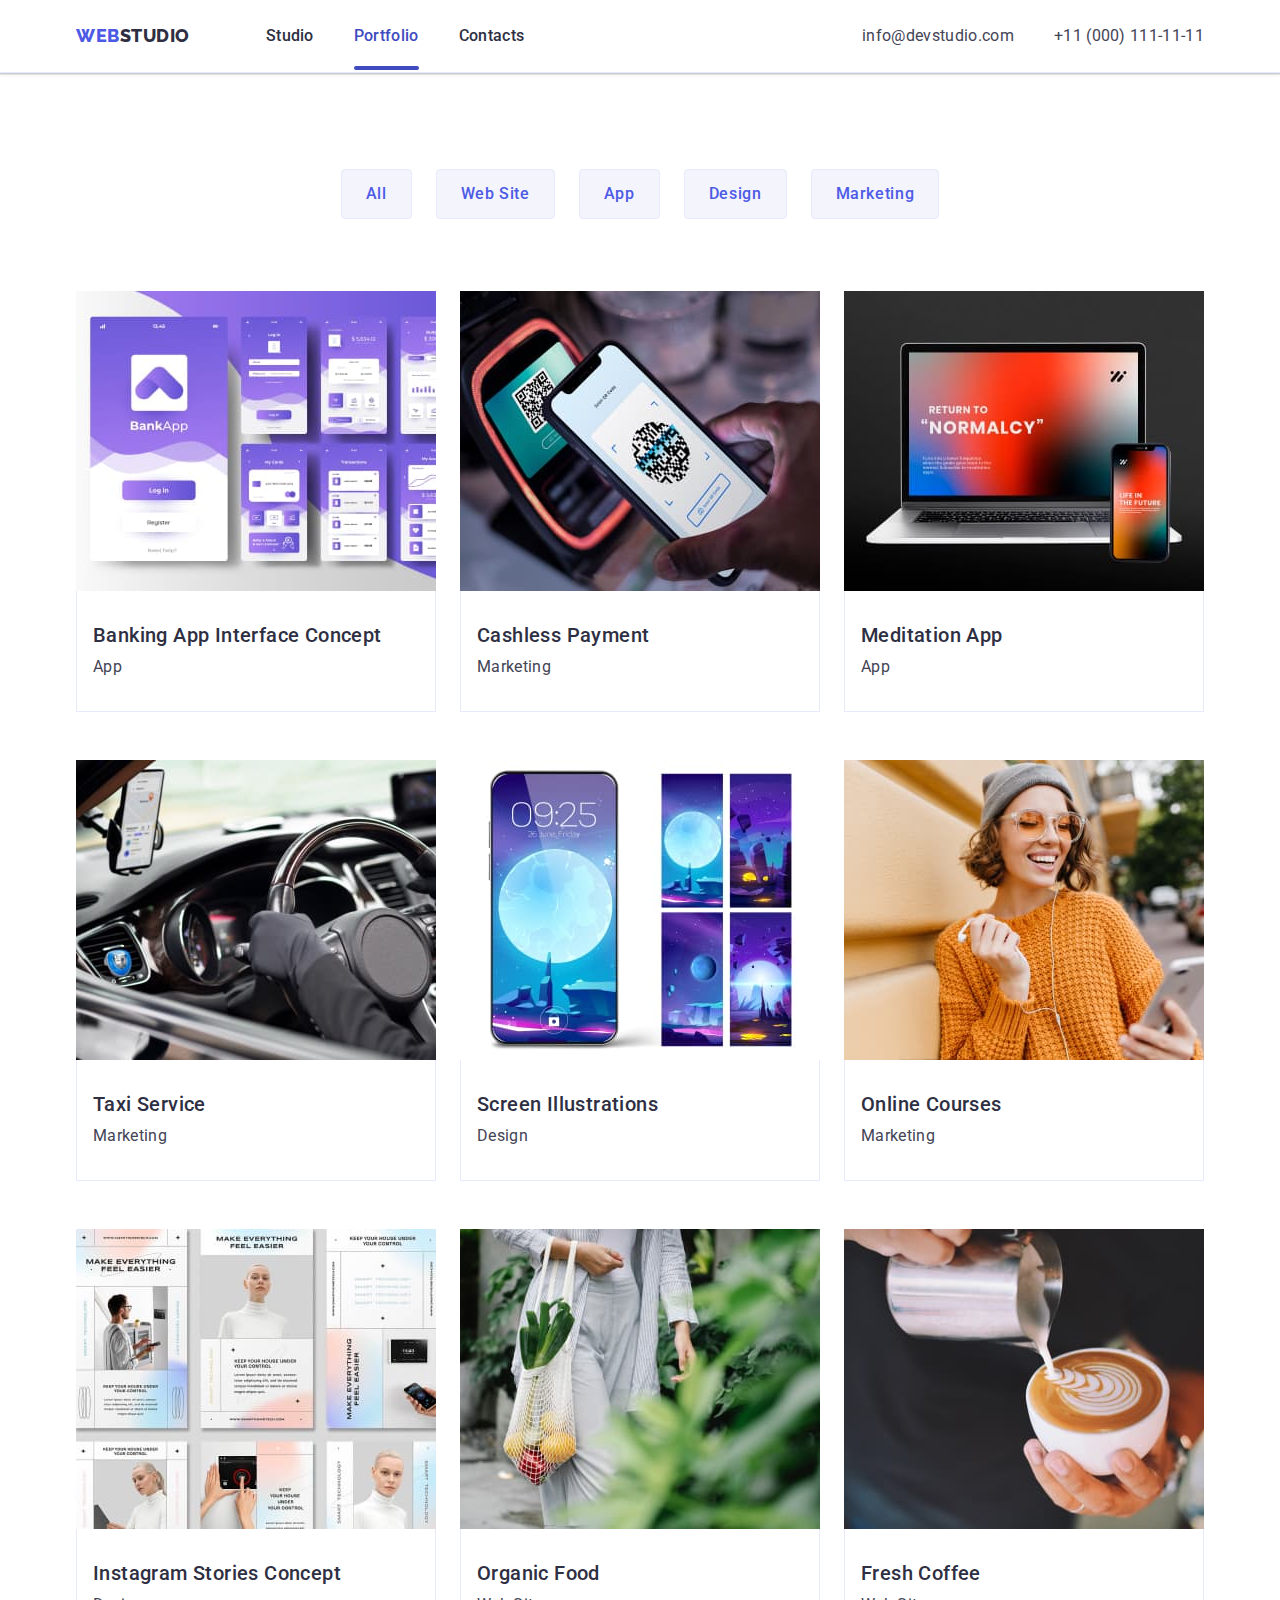
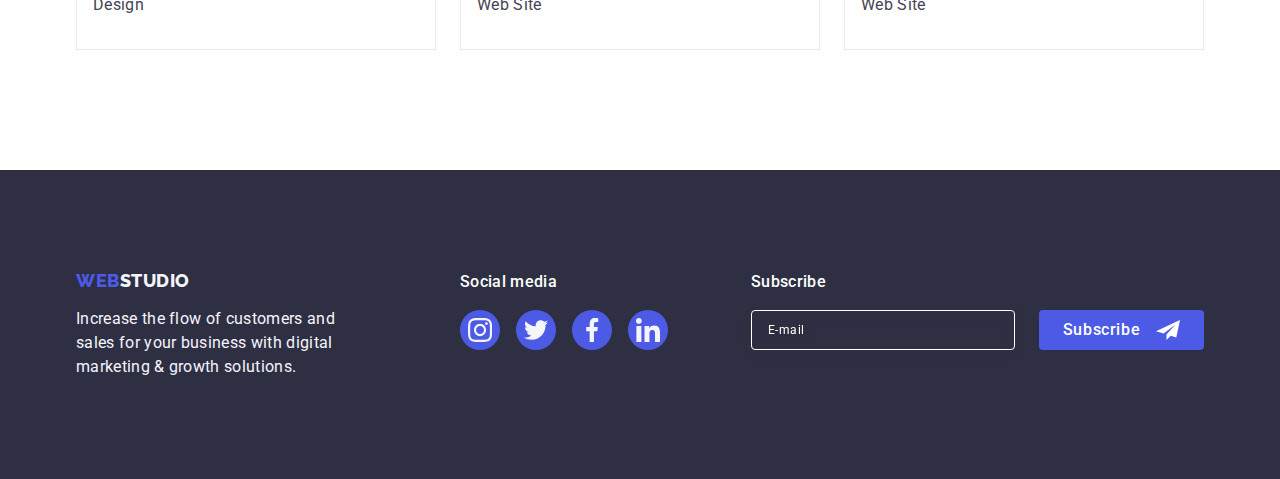
==== portfolio.html @ 0609970c "Initial commit" ====
<!DOCTYPE html>
<html lang="en">

<head>
    <meta charset="UTF-8">
    <meta name="viewport" content="width=device-width, initial-scale=1.0">
    <link rel="preconnect" href="https://fonts.googleapis.com">
    <link rel="preconnect" href="https://fonts.gstatic.com" crossorigin>
    <link
        href="https://fonts.googleapis.com/css2?family=Raleway:wght@800&family=Roboto:wght@400;500;700;900&display=swap"
        rel="stylesheet">
    <link rel="stylesheet"
        href="https://cdnjs.cloudflare.com/ajax/libs/modern-normalize/2.0.0/modern-normalize.min.css">

    <link rel="stylesheet" href="./css/styles.css">

    <title>Portfolio</title>
</head>

<body>
    <header class="header-main">
        <div class="header container">
            <nav class="navigation">
                <a href="./index.html" class="logo link">Web<span class="logo-studio">Studio</span></a>
                <ul class="list">
                    <li class="item"><a href="./index.html" class="nav-link link">Studio</a></li>
                    <li class="item"><a href="./portfolio.html" class="nav-link link current">Portfolio</a></li>
                    <li class="item"><a href="" class="nav-link link">Contacts</a></li>
                </ul>
            </nav>
            <address class="address">
                <ul class="list">
                    <li class="item"><a class="address-link link"
                            href="mailto:info@devstudio.com">info@devstudio.com</a>
                    </li>
                    <li class="item"><a class="address-link link" href="tel:+110001111111">+11 (000) 111-11-11</a>
                    </li>
                </ul>
            </address>
        </div>
    </header>
    <main>
        <section class="portfolio-main section">
            <div class="portfolio container">
                <h1 class="visually-hidden">Our portfolio</h1>
                <ul class="list-buttons">
                    <li><button type="button" class="portfolio-buttons">All</button></li>
                    <li><button type="button" class="portfolio-buttons">Web Site</button></li>
                    <li><button type="button" class="portfolio-buttons">App</button></li>
                    <li><button type="button" class="portfolio-buttons">Design</button></li>
                    <li><button type="button" class="portfolio-buttons">Marketing</button></li>
                </ul>
                <ul class="list">
                    <li class="portfolio-item">
                        <a href="" class="link">
                            <div class="box-overlay">
                                <img src="./images/portfolio-img-1.jpg" alt="Banking App Interface" width="360"
                                    height="300">
                                <p class="overlay">
                                    14 Stylish and User-Friendly App Design Concepts · Task Manager App · Calorie
                                    Tracker App · Exotic Fruit Ecommerce App ·
                                    Cloud Storage App
                                </p>
                            </div>
                            <div class="portfolio-box">
                                <h2 class="portfolio-project">Banking App Interface Concept</h2>
                                <p class="portfolio-project-text">App</p>
                            </div>
                        </a>
                    </li>
                    <li class="portfolio-item">
                        <a href="" class="link">
                            <div class="box-overlay">
                                <img src="./images/portfolio-img-2.jpg" alt="Terminal for payment" width="360"
                                    height="300">
                                <p class="overlay">
                                    14 Stylish and User-Friendly App Design Concepts · Task Manager App · Calorie
                                    Tracker App · Exotic Fruit Ecommerce App ·
                                    Cloud Storage App
                                </p>
                            </div>
                            <div class="portfolio-box">
                                <h2 class="portfolio-project">Cashless Payment</h2>
                                <p class="portfolio-project-text">Marketing</p>
                            </div>

                        </a>

                    </li>
                    <li class="portfolio-item">
                        <a href="" class="link">
                            <div class="box-overlay">
                                <img src="./images/portfolio-img-3.jpg" alt="Laptop and phone with app" width="360"
                                    height="300">
                                <p class="overlay">
                                    14 Stylish and User-Friendly App Design Concepts · Task Manager App · Calorie
                                    Tracker App · Exotic Fruit Ecommerce App ·
                                    Cloud Storage App
                                </p>
                            </div>
                            <div class="portfolio-box">
                                <h2 class="portfolio-project">Meditation App</h2>
                                <p class="portfolio-project-text">App</p>
                            </div>
                        </a>
                    </li>

                    <li class="portfolio-item">
                        <a href="" class="link">
                            <div class="box-overlay">
                                <img src="./images/portfolio-img-4.jpg" alt="The driver drives the car" width="360"
                                    height="300">
                                <p class="overlay">
                                    14 Stylish and User-Friendly App Design Concepts · Task Manager App · Calorie
                                    Tracker App · Exotic Fruit Ecommerce App ·
                                    Cloud Storage App
                                </p>
                            </div>
                            <div class="portfolio-box">
                                <h2 class="portfolio-project">Taxi Service</h2>
                                <p class="portfolio-project-text">Marketing</p>
                            </div>
                        </a>
                    </li>
                    <li class="portfolio-item">
                        <a href="" class="link">
                            <div class="box-overlay">
                                <img src="./images/portfolio-img-5.jpg" alt="Mobile phone screen with picture"
                                    width="360" height="300">
                                <p class="overlay">
                                    14 Stylish and User-Friendly App Design Concepts · Task Manager App · Calorie
                                    Tracker App · Exotic Fruit Ecommerce App ·
                                    Cloud Storage App
                                </p>
                            </div>
                            <div class="portfolio-box">
                                <h2 class="portfolio-project">Screen Illustrations</h2>
                                <p class="portfolio-project-text">Design</p>
                            </div>
                        </a>
                    </li>
                    <li class="portfolio-item">
                        <a href="" class="link">
                            <div class="box-overlay">
                                <img src="./images/portfolio-img-6.jpg" alt="The girl listens to online courses"
                                    width="360" height="300">
                                <p class="overlay">
                                    14 Stylish and User-Friendly App Design Concepts · Task Manager App · Calorie
                                    Tracker App · Exotic Fruit Ecommerce App ·
                                    Cloud Storage App
                                </p>
                            </div>
                            <div class="portfolio-box">
                                <h2 class="portfolio-project">Online Courses</h2>
                                <p class="portfolio-project-text">Marketing</p>
                            </div>
                        </a>
                    </li>
                    <li class="portfolio-item">
                        <a href="" class="link">
                            <div class="box-overlay">
                                <img src="./images/portfolio-img-7.jpg" alt="Instagram pictures" width="360"
                                    height="300">
                                <p class="overlay">
                                    14 Stylish and User-Friendly App Design Concepts · Task Manager App · Calorie
                                    Tracker App · Exotic Fruit Ecommerce App ·
                                    Cloud Storage App
                                </p>
                            </div>
                            <div class="portfolio-box">
                                <h2 class="portfolio-project">Instagram Stories Concept</h2>
                                <p class="portfolio-project-text">Design</p>
                            </div>
                        </a>
                    </li>
                    <li class="portfolio-item">
                        <a href="" class="link">
                            <div class="box-overlay">
                                <img src="./images/portfolio-img-8.jpg" alt="The girl holds a bag of vegetables"
                                    width="360" height="300">
                                <p class="overlay">
                                    14 Stylish and User-Friendly App Design Concepts · Task Manager App · Calorie
                                    Tracker App · Exotic Fruit Ecommerce App ·
                                    Cloud Storage App
                                </p>
                            </div>
                            <div class="portfolio-box">
                                <h2 class="portfolio-project">Organic Food</h2>
                                <p class="portfolio-project-text">Web Site</p>
                            </div>
                        </a>
                    </li>
                    <li class="portfolio-item">
                        <a href="" class="link">
                            <div class="box-overlay">
                                <img src="./images/portfolio-img-9.jpg" alt="A man pours coffee into a cup" width="360"
                                    height="300">
                                <p class="overlay">
                                    14 Stylish and User-Friendly App Design Concepts · Task Manager App · Calorie
                                    Tracker App · Exotic Fruit Ecommerce App ·
                                    Cloud Storage App
                                </p>
                            </div>
                            <div class="portfolio-box">
                                <h2 class="portfolio-project">Fresh Coffee</h2>
                                <p class="portfolio-project-text">Web Site</p>
                            </div>
                        </a>
                    </li>
                </ul>
            </div>
        </section>

    </main>
    <footer class="footer">
        <div class="footer-container container">
            <div class="footer-logo-box">
                <a href="./index.html" class="footer-logo link">Web<span class="footer-logo-studio">Studio</span></a>
                <p class="footer-address">Increase the flow of customers and sales for your business with digital
                    marketing & growth solutions.
                </p>
            </div>
            <div class="footer-social">
                <p class="footer-social-title">Social media</p>

                <ul class="footer-social-list">
                    <li class="footer-social-item list">
                        <a href="" class="footer-social-link link">
                            <svg class="icon" width="24" height="24">
                                <use href="./images/icons.svg#icon-instagram">
                                </use>
                            </svg>
                        </a>
                    </li>
                    <li class="footer-social-item list">
                        <a href="" class="footer-social-link link">
                            <svg class="icon" width="24" height="24">
                                <use href="./images/icons.svg#icon-twitter"></use>
                            </svg>
                        </a>
                    </li>
                    <li class="footer-social-item list">
                        <a href="" class="footer-social-link link">
                            <svg class="icon" width="24" height="24">
                                <use href="./images/icons.svg#icon-facebook"></use>
                            </svg>
                        </a>
                    </li>
                    <li class="footer-social-item list">
                        <a href="" class="footer-social-link link">
                            <svg class="icon" width="24" height="24">
                                <use href="./images/icons.svg#icon-linkedin"></use>
                            </svg>
                        </a>
                    </li>
                </ul>

            </div>
            <div class="footer-sabs-box">
                <p class="label-footer-text">Subscribe</p>
                <form class="subscribe-footer">
                    <label class="label-footer">
                        <input type="email" name="subscribe-email" placeholder="E-mail" class="form-input-footer">
                    </label>
                    <button type="submit" class="footer-subs-btn">Subscribe
                        <!-- <span class="btn-text-footer"></span> -->
                        <svg class="icon-footer-subs-btn" width="24" height="24">
                            <use href="./images/icons.svg#icon-telegram">
                            </use>
                        </svg>
                    </button>
                </form>
            </div>
        </div>
    </footer>
</body>

</html>
---- css/styles.css ----
:root {
  --primary-brand-color: #4d5ae5;
  --pressed-stat-color: #404bbf;
  --dark-color: #2e2f42;
  --success-color: #31d0aa;
  --text-color: #434455;
  --subtle-text-color: #8e8f99;
  --accent-color: #e7e9fc;
  --light-color: #f4f4fd;
  --modal-overlay-color: #2e2f42;
  --hero-background-color: #2e2f42;
  --white-background-color: #ffffff;
  --modal-background-color: #fcfcfc;
}
img {
  display: block;
}
body {
  font-family: "Roboto", sans-serif;
  font-style: normal;
  font-weight: 400;
  font-size: 16px;
  color: var(--text-color);
  background-color: var(--white-background-color);
}

/* ---Header--- */
.logo {
  color: var(--primary-brand-color);
  font-family: "Raleway", sans-serif;
  font-weight: 800;
  font-size: 18px;
  line-height: 1.17;
  text-transform: uppercase;
  text-decoration: none;
  letter-spacing: 0.03em;
  margin-right: 76px;
}

.link {
  text-decoration: none;
}
.logo .logo-studio {
  color: var(--dark-color);
}

.nav-link {
  font-weight: 500;
  font-size: 16px;
  letter-spacing: 0.02em;
  line-height: 1.5;
  color: var(--dark-color);
  text-decoration: none;
  transition-property: color;
  transition-duration: 250ms;
  transition-timing-function: cubic-bezier(0.4, 0, 0.2, 1);
  padding-bottom: 24px;
}

.nav-link:hover,
.nav-link:focus {
  color: var(--pressed-stat-color);
}

.list {
  list-style: none;
}
.address {
  font-style: normal;
}
.address .address-link {
  color: var(--text-color);
  line-height: 1.5;
  text-decoration: none;
  letter-spacing: 0.02em;
  transition-property: color;
  transition-duration: 250ms;
  transition-timing-function: cubic-bezier(0.4, 0, 0.2, 1);
}
.address .address-link:hover,
.address .address-link:focus {
  color: var(--pressed-stat-color);
}

/* --- Main --- */
.title-name {
  max-width: 496px;
}
.title {
  display: block;
}
.title .title-name {
  font-weight: 700;
  font-size: 56px;
  line-height: 1.07;
  text-align: center;
  letter-spacing: 0.02em;
  color: var(--white-background-color);
}
.title-button {
  background-color: var(--primary-brand-color);
  font-family: "Roboto", sans-serif;
  font-size: 16px;
  letter-spacing: 0.04em;
  font-weight: 500;
  line-height: 1.5;
  color: var(--white-background-color);
  border-radius: 4px;
  border: none;
  cursor: pointer;
  height: 56px;
  padding: 16px 32px;
  display: block;
  min-width: 169px;
  transition-property: background-color;
  transition-duration: 250ms;
  transition-timing-function: cubic-bezier(0.4, 0, 0.2, 1);
}
.title-button:hover,
.title-button:focus {
  background-color: var(--pressed-stat-color);
}

.visually-hidden {
  position: absolute;
  width: 1px;
  height: 1px;
  margin: -1px;
  border: 0;
  padding: 0;
  white-space: nowrap;
  clip-path: inset(100%);
  clip: rect(0 0 0 0);
  overflow: hidden;
}
.advantages-name {
  font-weight: 500;
  letter-spacing: 0.02em;
  font-size: 20px;
  line-height: 1.2;
  color: var(--dark-color);
  margin-bottom: 8px;
}
.advantages-text {
  line-height: 1.5;
  letter-spacing: 0.02em;
}
.icon-box {
  border-radius: 4px;
  background: var(--cloud, #f4f4fd);
  margin-bottom: 8px;
  display: flex;
  justify-content: center;
  align-items: center;
  height: 112px;
}
.advantages-list .icon {
  width: 64px;
  height: 64px;
}

.advantages-main {
  padding: 120px 0;
}
.advantages-list {
  display: flex;
  gap: 24px;
  justify-content: center;
}
.advantages-list .item {
  width: calc((100% - 3 * 24px) / 4);
}
.work-title {
  font-weight: 700;
  text-align: center;
  letter-spacing: 0.02em;
  text-transform: capitalize;
  font-size: 36px;
  line-height: 1.11;
  color: var(--dark-color);
  margin-bottom: 72px;
}

.team-title {
  font-weight: 700;
  text-align: center;
  letter-spacing: 0.02em;
  text-transform: capitalize;
  font-size: 36px;
  line-height: 1.11;
  color: var(--dark-color);
  margin-bottom: 72px;
}
.team-card-list {
  background-color: var(--white-background-color);
  border-radius: 0px 0px 4px 4px;
  box-shadow: 0px 2px 1px 0px rgba(46, 47, 66, 0.08),
    0px 1px 1px 0px rgba(46, 47, 66, 0.16),
    0px 1px 6px 0px rgba(46, 47, 66, 0.08);
}
.team-card-name {
  font-weight: 500;
  font-size: 20px;
  letter-spacing: 0.02em;
  line-height: 1.2;
  color: var(--dark-color);
  text-align: center;
  margin-bottom: 8px;
}
.team-name {
  padding: 32px 0;
}
.team-card-text {
  font-size: 16px;
  line-height: 1.5;
  letter-spacing: 0.02em;
  text-align: center;
  margin-bottom: 8px;
}
.team-social-item {
  width: 40px;
  height: 40px;
}
.team-social-link {
  display: flex;
  width: 100%;
  height: 100%;
  background-color: var(--primary-brand-color);

  border-radius: 50%;
  justify-content: center;
  align-items: center;
  transition-property: background-color;
  transition-duration: 250ms;
  transition-timing-function: cubic-bezier(0.4, 0, 0.2, 1);
}
.team-social-link .icon {
  fill: var(--light-color);
}
.team-social-link:hover {
  background-color: var(--pressed-stat-color);
}
.team-social-link:focus {
  background-color: var(--pressed-stat-color);
}
.team-social-list {
  display: flex;
  gap: 24px;
  padding: 0;
  justify-content: center;
}

.customers-section {
  padding: 120px 0;
}
.customer-title {
  font-size: 36px;
  color: var(--dark-color);
  font-weight: 700;
  line-height: 1.11;
  letter-spacing: 0.02em;
  text-transform: capitalize;
  text-align: center;
  margin-bottom: 72px;
}
.customers-list {
  display: flex;
  gap: 24px;
}
.customer-link {
  display: flex;
  border-radius: 4px;
  color: var(--subtle-text-color);
  border: 1px solid var(--subtle-text-color);
  fill: var(--subtle-text-color);
  justify-content: center;
  align-items: center;
  width: 168px;
  height: 88px;
  transition: border-color 250ms cubic-bezier(0.4, 0, 0.2, 1),
    color 250ms cubic-bezier(0.4, 0, 0.2, 1);
}
.customer-link .icon {
  color: currentColor;
}
.customer-link:hover {
  border-color: var(--pressed-stat-color);
  fill: var(--pressed-stat-color);
  border: 1px solid var(--pressed-stat-color);
  color: var(--pressed-stat-color);
}
.customer-link:focus {
  border-color: var(--pressed-stat-color);
  fill: var(--pressed-stat-color);
  border: 1px solid var(--pressed-stat-color);
  color: var(--pressed-stat-color);
}
.footer {
  margin: 0;
  padding: 100px 0;
  background-color: var(--hero-background-color);
}
.footer-logo {
  font-family: "Raleway", sans-serif;
  color: var(--primary-brand-color);
  font-weight: 800;
  font-size: 18px;
  line-height: 1.17;
  letter-spacing: 0.03em;
  text-transform: uppercase;
  text-decoration: none;
  display: inline-block;
  margin-bottom: 16px;
}
.footer-logo-studio {
  color: var(--light-color);
}
.footer-address {
  color: var(--light-color);
  line-height: 1.5;
  letter-spacing: 0.02em;
  max-width: 264px;
}
.footer-container {
  display: flex;

  align-items: baseline;
}
.footer-social-title {
  color: var(--white-background-color);
  font-weight: 500;
  line-height: 1.5;
  letter-spacing: 0.02em;
  margin-bottom: 16px;
}
.footer-logo-box {
  margin-right: 120px;
}
.footer-social-item {
  width: 40px;
  height: 40px;
}
.footer-social-link {
  display: flex;
  width: 100%;
  height: 100%;
  background-color: var(--primary-brand-color);
  fill: var(--light-color);
  border-radius: 50%;
  justify-content: center;
  align-items: center;
  transition-property: background-color;
  transition-duration: 250ms;
  transition-timing-function: cubic-bezier(0.4, 0, 0.2, 1);
}
.footer-social-link .icon {
  fill: var(--light-color);
}
.footer-social-link:hover,
.footer-social-link:focus {
  background-color: var(--success-color);
}
.footer-social-list {
  display: flex;
  gap: 16px;
  padding: 0;
}

.portfolio-buttons {
  font-family: "Roboto", sans-serif;
  font-size: 16px;
  letter-spacing: 0.04em;
  border-radius: 4px;
  border: 1px solid var(--accent-color);
  background: var(--light-color);
  font-weight: 500;
  line-height: 1.5;
  padding: 12px 24px;
  color: var(--primary-brand-color);
  cursor: pointer;
  transition: color 250ms cubic-bezier(0.4, 0, 0.2, 1),
    background-color 250ms cubic-bezier(0.4, 0, 0.2, 1),
    border-color 250ms cubic-bezier(0.4, 0, 0.2, 1),
    box-shadow 250ms cubic-bezier(0.4, 0, 0.2, 1);
}
.portfolio-buttons:hover,
.portfolio-buttons:focus {
  color: var(--white-background-color);
  background-color: var(--pressed-stat-color);
  border: 1px solid transparent;
  box-shadow: 0px 2px 2px 0px rgba(0, 0, 0, 0.12),
    0px 2px 1px 0px rgba(0, 0, 0, 0.08), 0px 3px 1px 0px rgba(0, 0, 0, 0.1);
}
.portfolio-project {
  font-size: 20px;
  font-weight: 500;
  line-height: 1.2;
  letter-spacing: 0.4px;
  color: var(--dark-color);

  margin-bottom: 8px;
}
.portfolio-project-text {
  font-size: 16px;
  line-height: 1.5;
  letter-spacing: 0.02em;
  color: var(--text-color);
}
.portfolio-item .link {
  display: block;
  transition: box-shadow 250ms cubic-bezier(0.4, 0, 0.2, 1);
}
.portfolio-item .link:hover {
  box-shadow: 0px 2px 1px 0px rgba(46, 47, 66, 0.08),
    0px 1px 1px 0px rgba(46, 47, 66, 0.16),
    0px 1px 6px 0px rgba(46, 47, 66, 0.08);
}
.portfolio-item .link:focus {
  box-shadow: 0px 2px 1px 0px rgba(46, 47, 66, 0.08),
    0px 1px 1px 0px rgba(46, 47, 66, 0.16),
    0px 1px 6px 0px rgba(46, 47, 66, 0.08);
}

h1,
h2,
h3,
h4,
h5,
h6 {
  margin: 0;
}

p {
  margin: 0;
}

ul {
  margin: 0;
  padding: 0;
  list-style-type: none;
}
.container {
  width: 1158px;
  margin: 0 auto;
  padding-left: 15px;
  padding-right: 15px;
}
.header-main {
  border-bottom: 1px solid var(--accent-color);
  box-shadow: 0px 2px 1px rgba(46, 47, 66, 0.08),
    0px 1px 1px rgba(46, 47, 66, 0.16), 0px 1px 6px rgba(46, 47, 66, 0.08);
}
.header {
  display: flex;
  justify-content: space-between;
}
.navigation {
  display: flex;
  align-items: center;
}
.navigation .list {
  display: flex;
  gap: 40px;
  padding: 24px 0;
}
.navigation .logo {
  display: flex;
  align-items: center;
}

.address .list {
  display: flex;
  align-items: center;
  gap: 40px;
  padding-top: 24px;
  padding-bottom: 24px;
}
.title {
  display: flex;
  flex-direction: column;
  align-items: center;
  gap: 48px;
}
.title-main {
  background-color: var(--hero-background-color);
  padding: 188px 0;
  background-image: linear-gradient(
      rgba(46, 47, 66, 0.7),
      rgba(46, 47, 66, 0.7)
    ),
    url(../images/people-office.jpg);
  background-repeat: no-repeat;
  background-position: center;
  background-size: cover;
  max-width: 1440px;
  margin: 0 auto;
}

.work-main {
  padding-bottom: 120px;
}
.work .list {
  display: flex;
  gap: 24px;
  justify-content: center;
}
.work .list .item {
  width: calc((100% - 2 * 24px) / 3);
}

.team-main {
  padding: 120px 0;
  background-color: var(--light-color);
}
.team-list {
  display: flex;

  gap: 24px;
  justify-content: center;
}
.list .team-card-list {
  width: calc((100% - 3 * 24px) / 4);
}
.portfolio-main {
  padding: 96px 0 120px 0;
}
.portfolio .list-buttons {
  display: flex;
  justify-content: center;

  margin-bottom: 72px;
  gap: 24px;
}

.portfolio .list {
  display: flex;
  flex-wrap: wrap;
  row-gap: 48px;
  column-gap: 24px;
  justify-content: center;
}
.portfolio-item {
  width: calc((100% - 2 * 24px) / 3);
  transition: box-shadow 250ms cubic-bezier(0.4, 0, 0.2, 1);
}

.portfolio-box {
  padding: 32px 16px;
  border: 1px solid var(--accent-color);
  border-top: none;
}

.overlay {
  color: var(--light-color);
  line-height: 1.5;
  letter-spacing: 0.02em;
  background-color: var(--primary-brand-color);
  padding: 40px 32px;
  position: absolute;
  top: 0;
  left: 0;
  width: 100%;
  height: 100%;
  transform: translateY(100%);
  transition: transform 250ms cubic-bezier(0.4, 0, 0.2, 1);
}
.box-overlay {
  position: relative;
  overflow: hidden;
}
.portfolio-item .link:hover .overlay {
  transform: translateY(0);
}
.portfolio-item .link:focus .overlay {
  transform: translateY(0);
}
.current {
  position: relative;
  color: var(--pressed-stat-color);
}
.current::after {
  content: "";
  position: absolute;
  left: 0;
  bottom: -1px;
  width: 100%;
  height: 4px;
  border-radius: 2px;
  background-color: var(--pressed-stat-color);
}
.is-hidden {
  visibility: hidden;
  opacity: 0;
  pointer-events: none;
}
.backdrop {
  background: rgba(46, 47, 66, 0.4);
  position: fixed;
  top: 0;
  left: 0;
  width: 100%;
  height: 100%;
  transition: opacity 250ms cubic-bezier(0.4, 0, 0.2, 1),
    visibility 250ms cubic-bezier(0.4, 0, 0.2, 1);
}
/* ---Modal--- */
.modal {
  position: relative;
  top: 50%;
  left: 50%;
  transform: translate(-50%, -50%) scale(1);
  width: 408px;
  min-height: 584px;
  border-radius: 4px;
  background: var(--modal-background-color);
  box-shadow: 0px 1px 1px rgba(0, 0, 0, 0.14), 0px 1px 3px rgba(0, 0, 0, 0.12),
    0px 2px 1px rgba(0, 0, 0, 0.2);
  transition: transform 250ms cubic-bezier(0.4, 0, 0.2, 1);
  padding: 72px 24px 24px;
}
.btn-close {
  position: absolute;
  top: 24px;
  right: 24px;
  width: 24px;
  height: 24px;
  display: flex;
  justify-content: center;
  align-items: center;
  background-color: var(--accent-color);
  border: 1px solid rgba(0, 0, 0, 0.1);
  border-radius: 50%;
  transition: background-color 250ms cubic-bezier(0.4, 0, 0.2, 1),
    border 250ms cubic-bezier(0.4, 0, 0.2, 1);
  cursor: pointer;
  padding: 0;
}
.btn-close:hover,
.btn-close:focus {
  background-color: var(--pressed-stat-color);
  border: none;
  fill: #ffffff;
}
.icon-btn-close {
  transition: fill 250ms cubic-bezier(0.4, 0, 0.2, 1);
}
/* .modal-form {
  display: flex;
  flex-direction: column;

  color: var(--subtle-text-color);
  font-size: 12px;
  line-height: 1.16;
  letter-spacing: 0.04em;
} */
.modal-label-box {
  margin-bottom: 8px;
}

/* .form-field {
  margin-top: 16px;
  display: flex;
  justify-content: center;
  align-items: center;
} */
.modal-form-caption {
  color: var(--modal-overlay-color);
  text-align: center;
  font-weight: 500;
  line-height: 1.5;
  letter-spacing: 0.02em;
  margin-bottom: 16px;
}
.moda-label {
  font-size: 12px;
  line-height: 1.17;
  letter-spacing: 0.04em;
  color: var(--subtle-text-color);
  display: block;
  margin-bottom: 4px;
}
/* display: flex;
  flex-direction: column;
  gap: 4px;
  margin-bottom: 8px;
  position: relative; */
.input-svg-box {
  position: relative;
}
.modal-input {
  height: 40px;
  width: 100%;
  border: 1px solid var(--navyblue-modal, rgba(46, 47, 66, 0.4));
  border-radius: 4px;
  background-color: transparent;
  padding-left: 38px;
  outline: transparent;
  transition: border-color 250ms cubic-bezier(0.4, 0, 0.2, 1);
}

.modal-input:focus {
  border-color: var(--primary-brand-color);
}

.modal-input:focus + .icons-modal {
  fill: var(--primary-brand-color);
}
.icons-modal {
  position: absolute;
  /* bottom: 8px; */
  left: 16px;
  top: 50%;
  transform: translateY(-50%);
  transition: fill 250ms cubic-bezier(0.4, 0, 0.2, 1);
}
.modal-comments-box {
  margin-bottom: 16px;
}
.modal-label-comment {
  font-size: 12px;
  line-height: 1.17;
  letter-spacing: 0.04em;
  color: var(--subtle-text-color);
  display: block;
  margin-bottom: 4px;
}
/* display: flex;
  flex-direction: column;
  margin-bottom: 16px; */
.modal-input-comment {
  height: 120px;
  width: 100%;
  font-size: 12px;
  line-height: 1.17;
  letter-spacing: 0.04em;
  color: rgba(46, 47, 66, 0.4);
  border: 1px solid var(--navyblue-modal, rgba(46, 47, 66, 0.4));
  border-radius: 4px;
  padding: 8px 16px;
  background-color: transparent;
  resize: none;
  outline: transparent;
  transition: border-color 250ms cubic-bezier(0.4, 0, 0.2, 1);
}
.modal-input-comment:focus {
  border-color: var(--primary-brand-color);
}
.form-label-condition {
  /* display: flex;
  align-items: center; */
  color: var(--subtle-text-color);
  font-size: 12px;
  line-height: 1.17;
  letter-spacing: 0.04em;
}
.form-field-checkbox {
  margin-bottom: 24px;
  /* margin-left: 0;
  color: var(--subtle-text-color);
  font-size: 12px;
  line-height: 1.17;
  letter-spacing: 0.04em; */
}
.modal-checkbox {
  width: 16px;
  height: 16px;
  border-radius: 2px;
  border: 1px solid var(--navyblue-modal, rgba(46, 47, 66, 0.4));
  display: inline-flex;
  align-items: center;
  justify-content: center;
  /* margin-right: 8px; */
  transition: background-color 250ms cubic-bezier(0.4, 0, 0.2, 1),
    border 250ms cubic-bezier(0.4, 0, 0.2, 1),
    fill 250ms cubic-bezier(0.4, 0, 0.2, 1);
  fill: transparent;
}
/* .icons-checkbox {
  opacity: 0;
  transition: opacity 250ms cubic-bezier(0.4, 0, 0.2, 1);
} */
/* .input-checkbox:checked
  + .form-label-condition
  > .modal-checkbox
  .icons-checkbox {
  opacity: 1;
} */
.input-checkbox:checked + .form-label-condition > .modal-checkbox {
  border: none;
  background-color: var(--pressed-stat-color);
  fill: var(--light-color);
}
.link-conditions {
  color: var(--primary-brand-color);
  font-size: 12px;
  line-height: 1.33;
  letter-spacing: 0.04em;
  text-decoration-line: underline;
  margin-left: 4px;
}
.modal-btn-send {
  min-width: 169px;
  height: 56px;
  padding: 16px 32px;
  margin: 24px auto;
  border-radius: 4px;
  border: none;
  background-color: var(--primary-brand-color);
  box-shadow: 0px 4px 4px 0px rgba(0, 0, 0, 0.15);
  color: var(--white-background-color);
  text-align: center;
  font-family: "Roboto", sans-serif;
  font-size: 16px;
  font-style: normal;
  font-weight: 500;
  line-height: 1.5; /* 150% */
  letter-spacing: 0.04em;
  display: block;
  cursor: pointer;
  transition-property: background-color;
  transition-duration: 250ms;
  transition-timing-function: cubic-bezier(0.4, 0, 0.2, 1);
}
.modal-btn-send:hover,
.modal-btn-send:focus {
  background-color: var(--pressed-stat-color);
}

/* --- Footer input --- */
.footer-sabs-box {
  margin-right: 0;
  margin-left: auto;
}
.label-footer-text {
  color: var(--white-background-color);
  /* font-family: Roboto; */
  font-size: 16px;
  /* font-style: normal; */
  font-weight: 500;
  line-height: 1.5;
  letter-spacing: 0.02em;
  margin-bottom: 16px;
}
.label-footer {
  display: flex;
  flex-direction: column;
}
.form-input-footer {
  width: 264px;
  height: 40px;
  border: 1px solid var(--white-background-color);
  background-color: transparent;
  font-size: 12px;
  line-height: 1.5;
  letter-spacing: 0.04em;
  padding-left: 16px;
  filter: drop-shadow(0px 4px 4px rgba(0, 0, 0, 0.15));
  color: var(--white-background-color);
  border-radius: 4px;
  /* box-shadow: 0px 4px 4px 0px rgba(0, 0, 0, 0.15); */
}
.form-input-footer::placeholder {
  color: var(--white-background-color);
  /* font-size: 12px;
  line-height: 1.5;
  letter-spacing: 0.04em; */
}
.subscribe-footer {
  display: flex;
  gap: 24px;
}

.footer-subs-btn {
  display: flex;
  min-width: 165px;
  height: 40px;
  justify-content: center;
  align-items: center;
  /* gap: 16px; */
  font-family: "Roboto", sans-serif;
  font-size: 16px;
  font-weight: 500;
  letter-spacing: 0.04em;
  line-height: 1.5;
  color: var(--white-background-color);
  cursor: pointer;
  border-radius: 4px;
  border: none;
  background-color: var(--primary-brand-color);
  /* padding: 8px 24px;
  margin-top: auto;
  margin-bottom: 0; */
  transition: background-color 250ms cubic-bezier(0.4, 0, 0.2, 1),
    box-shadow 250ms cubic-bezier(0.4, 0, 0.2, 1);
}
.footer-subs-btn:hover,
.footer-subs-btn:focus {
  background-color: var(--pressed-stat-color);
  box-shadow: 0px 2px 2px 0px rgba(0, 0, 0, 0.12),
    0px 2px 1px 0px rgba(0, 0, 0, 0.08), 0px 3px 1px 0px rgba(0, 0, 0, 0.1);
}
.icon-footer-subs-btn {
  margin-left: 16px;
  fill: var(--white-background-color);
}
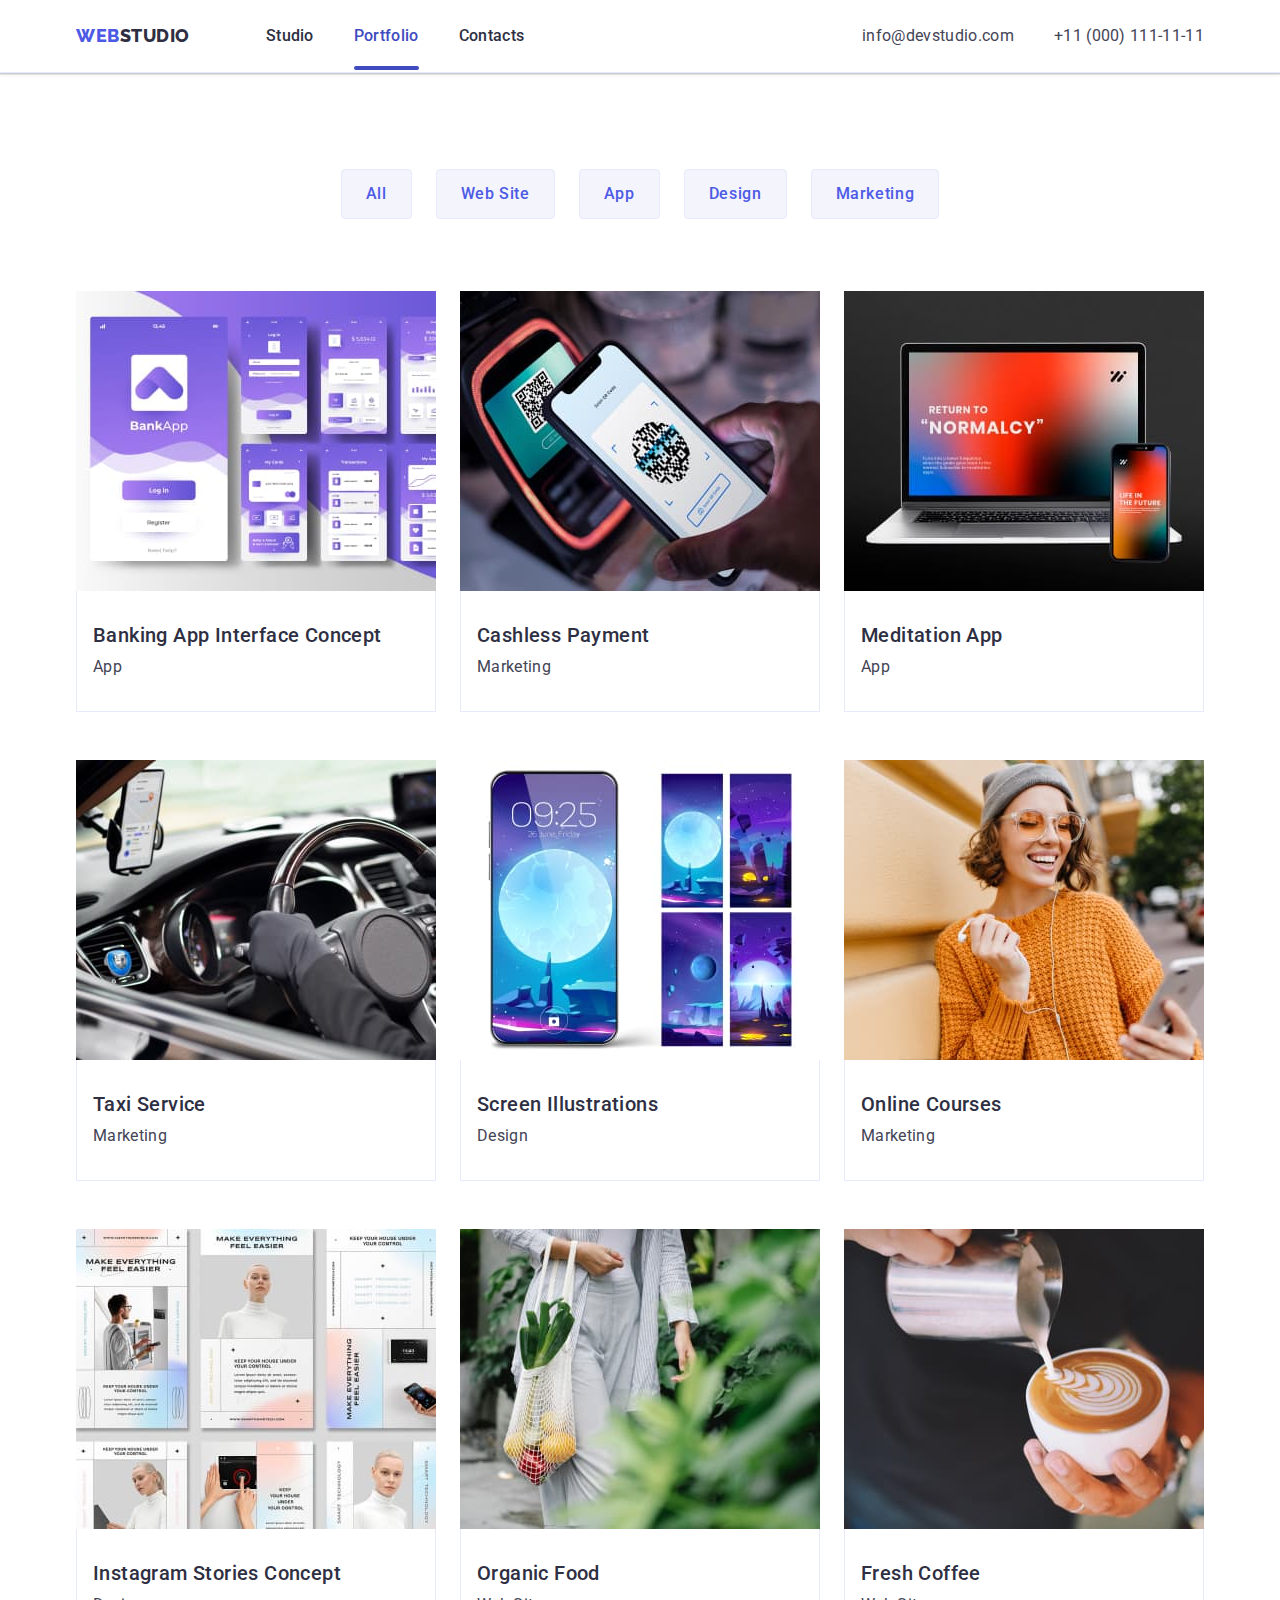
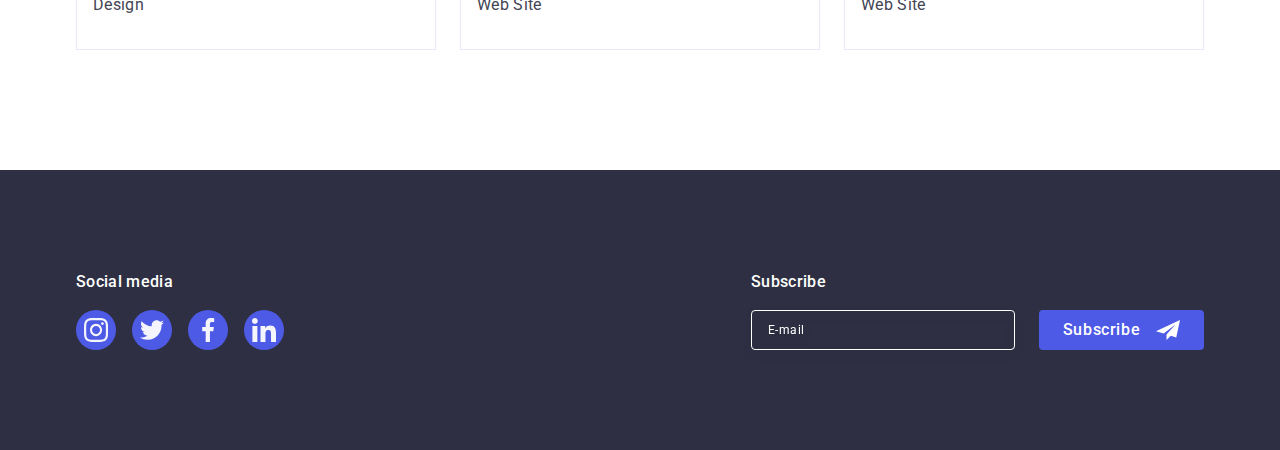
==== commit e9bb8b71: "footer" ====
--- a/portfolio.html
+++ b/portfolio.html
@@ -214,12 +214,12 @@
     </main>
     <footer class="footer">
         <div class="footer-container container">
-            <div class="footer-logo-box">
+            <!-- <div class="footer-logo-box">
                 <a href="./index.html" class="footer-logo link">Web<span class="footer-logo-studio">Studio</span></a>
                 <p class="footer-address">Increase the flow of customers and sales for your business with digital
                     marketing & growth solutions.
                 </p>
-            </div>
+            </div> -->
             <div class="footer-social">
                 <p class="footer-social-title">Social media</p>
 
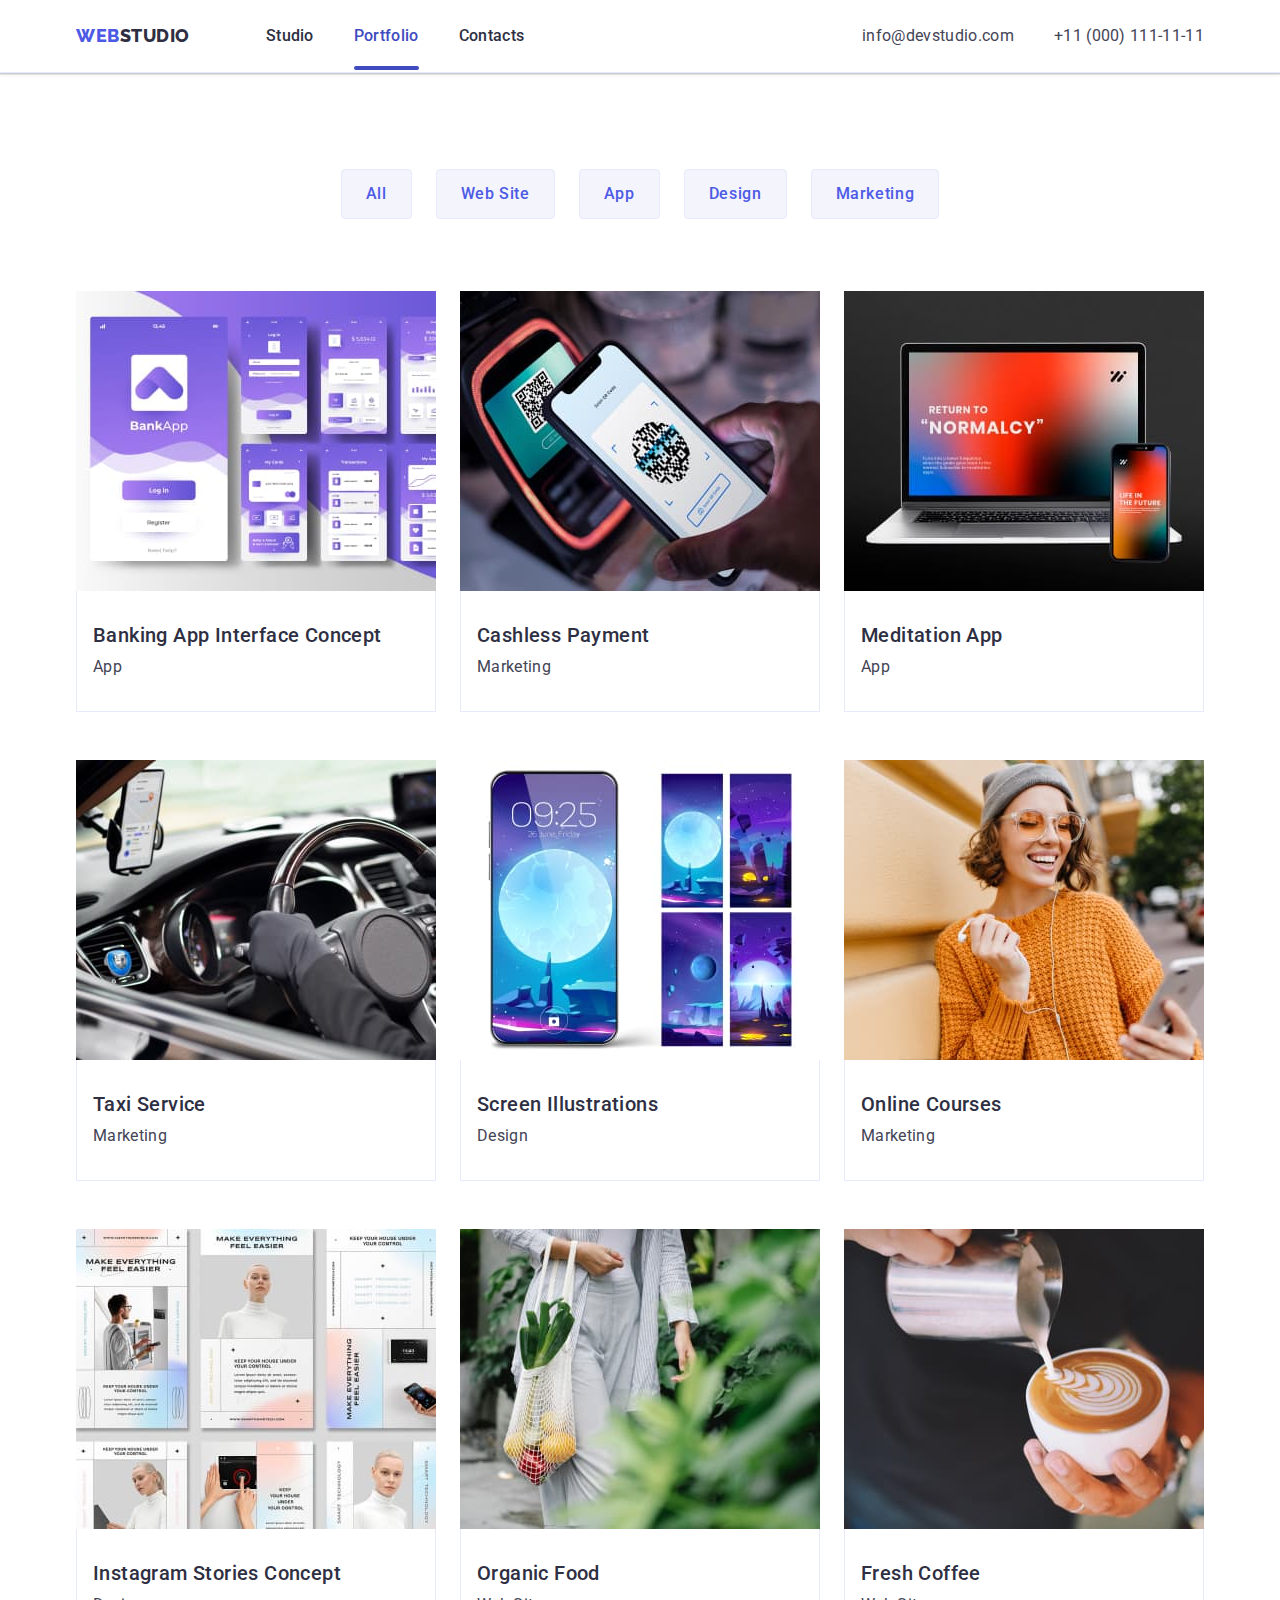
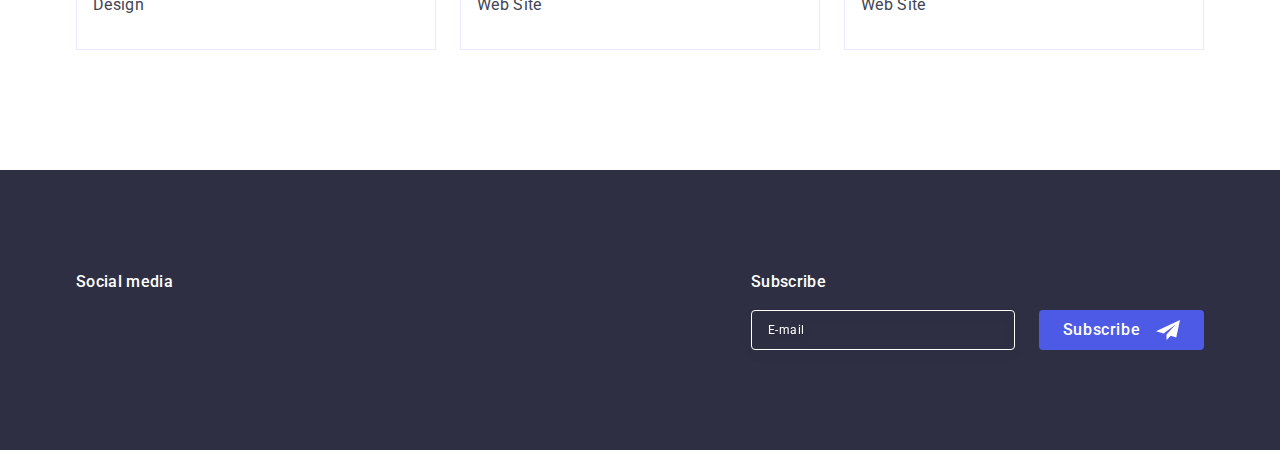
==== commit 60cfea48: "dz" ====
--- a/portfolio.html
+++ b/portfolio.html
@@ -223,7 +223,7 @@
             <div class="footer-social">
                 <p class="footer-social-title">Social media</p>
 
-                <ul class="footer-social-list">
+                <!-- <ul class="footer-social-list">
                     <li class="footer-social-item list">
                         <a href="" class="footer-social-link link">
                             <svg class="icon" width="24" height="24">
@@ -253,7 +253,7 @@
                             </svg>
                         </a>
                     </li>
-                </ul>
+                </ul> -->
 
             </div>
             <div class="footer-sabs-box">
